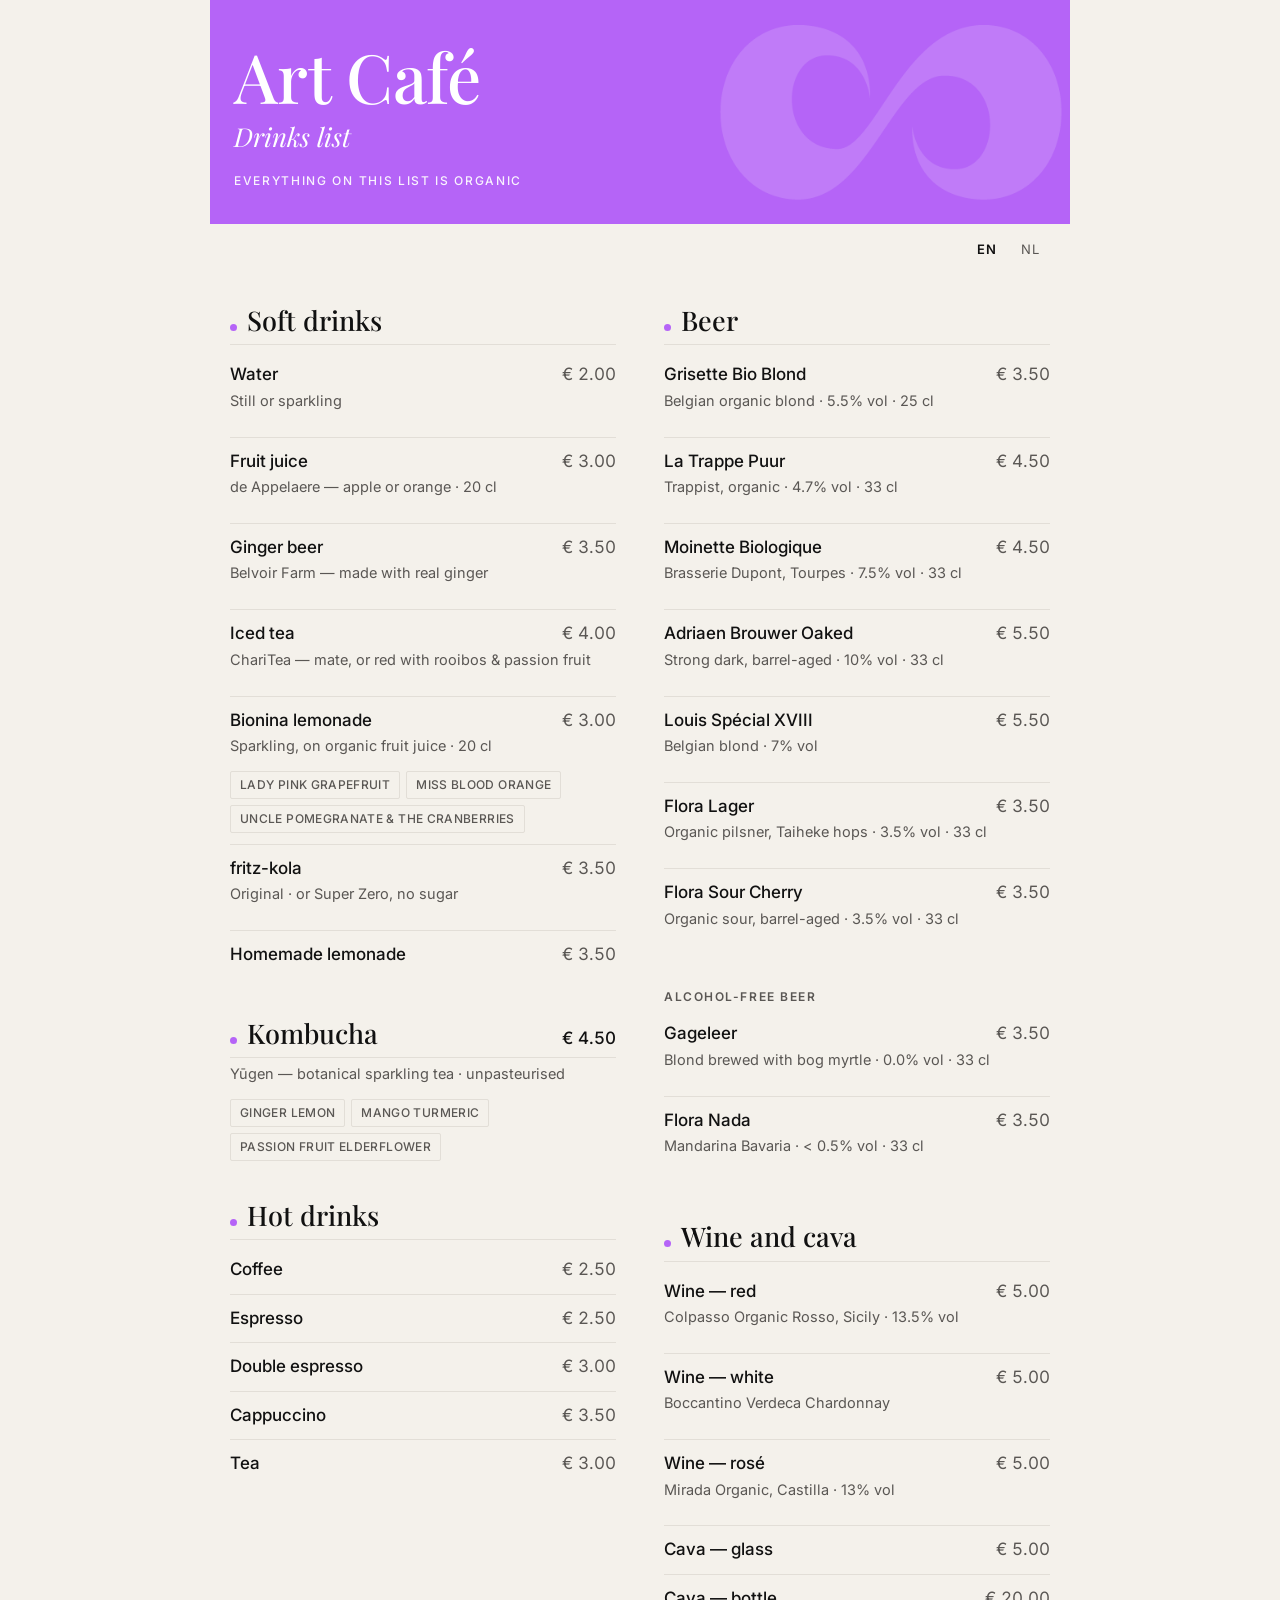
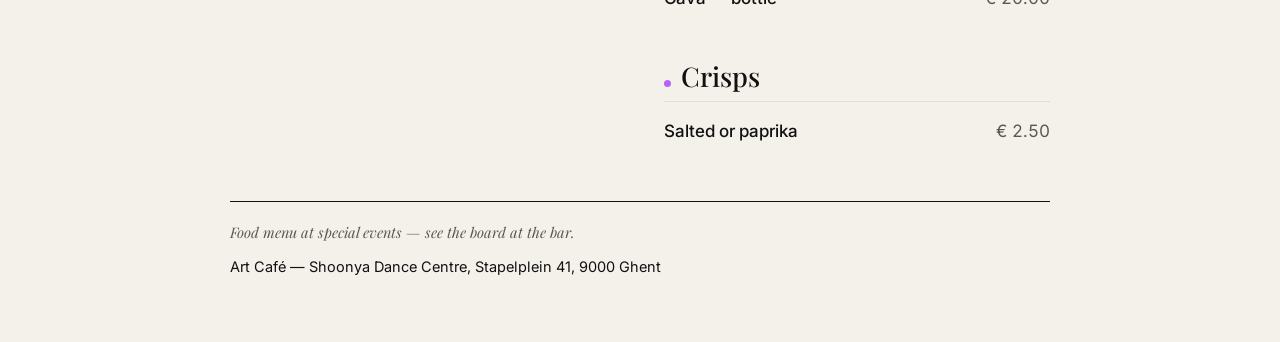
==== art-cafe/index.html @ da352bc2 "cafe" ====
<!doctype html>
<html lang="en">
<head>
<meta charset="utf-8">
<meta name="viewport" content="width=device-width, initial-scale=1">
<title>Art Café — Drinks list · Shoonya Dance Centre</title>
<meta name="description" content="The drinks list for the Art Café at Shoonya Dance Centre in Ghent. Everything on the list is organic.">
<!-- GENERATED by render.mjs from menu.json — do not hand-edit -->

<!-- Unlisted on purpose: this page is reached by QR at the table or by a link someone
     is sent. It is deliberately not in the sitemap and not linked from the site, so it
     is noindex — an unlinked price list competing in search would only ever go stale. -->
<meta name="robots" content="noindex, nofollow">

<link rel="canonical" href="https://links.shoonyadance.com/art-cafe/">
<link rel="alternate" hreflang="en" href="https://links.shoonyadance.com/art-cafe/">
<link rel="alternate" hreflang="nl" href="https://links.shoonyadance.com/art-cafe/nl/">
<link rel="alternate" hreflang="x-default" href="https://links.shoonyadance.com/art-cafe/">

<link rel="preconnect" href="https://fonts.googleapis.com">
<link rel="preconnect" href="https://fonts.gstatic.com" crossorigin>
<link rel="stylesheet" href="https://fonts.googleapis.com/css2?family=Inter:wght@400;500;600&family=Playfair+Display:ital,wght@0,500;1,400&display=swap">
<style>
/* Web drinks list — schedule.shoonyadance.com/art-cafe/ (+ /nl/).
 *
 * Deliberately NOT the A4 layout. The print card is a fixed 210×297mm two-column
 * object; on a phone that is a pinch-and-zoom PDF. This is the same content set
 * as a single readable column that happens to become two on a wide screen.
 *
 * Read on a phone, at a table, often one-handed and often in low light — so the
 * body sizes here are larger than the print card's, not smaller.
 */

:root {
  --purple: #B564F7;
  --ink: #111111;
  --paper: #FFFFFF;
  --bone: #F4F1EB;      /* D-071: editorial light ground is bone, not pure white */
  --muted: #5A5754;
  --hair: #E2DED7;
}

@media (prefers-color-scheme: dark) {
  :root {
    --ink: #F2F0ED;
    --paper: #151311;
    --bone: #1C1917;
    --muted: #A9A29B;
    --hair: #322D28;
  }
}

* { box-sizing: border-box; }

html { -webkit-text-size-adjust: 100%; }

body {
  margin: 0;
  background: var(--bone);
  color: var(--ink);
  font-family: "Inter", -apple-system, BlinkMacSystemFont, system-ui, sans-serif;
  font-size: 17px;
  line-height: 1.5;
  -webkit-font-smoothing: antialiased;
}

.wrap { max-width: 860px; margin: 0 auto; padding: 0 0 64px; }

/* ---------- Header ---------- */
.band {
  position: relative;
  background: var(--purple);
  color: #fff;
  padding: 40px 24px 34px;
  overflow: hidden;
}
.band h1 {
  margin: 0;
  font-family: "Playfair Display", Georgia, serif;
  font-weight: 500;
  font-size: clamp(40px, 11vw, 68px);
  line-height: 1.05;
  letter-spacing: -0.01em;
}
.band .sub {
  display: block;
  margin-top: 6px;
  font-family: "Playfair Display", Georgia, serif;
  font-style: italic;
  font-size: clamp(19px, 5vw, 26px);
}
.band .kicker {
  display: block;
  margin-top: 16px;
  font-size: 12px;
  font-weight: 500;
  letter-spacing: 0.14em;
  text-transform: uppercase;
  opacity: 0.92;
}
.band .oo {
  position: absolute;
  top: 50%; right: -34px;
  transform: translateY(-50%);
  height: 190%;
  opacity: 0.15;
  pointer-events: none;
}

/* ---------- Language switch ---------- */
.langbar {
  display: flex;
  justify-content: flex-end;
  gap: 4px;
  padding: 10px 20px 0;
}
.langbar a {
  font-size: 13px;
  letter-spacing: 0.08em;
  text-transform: uppercase;
  text-decoration: none;
  color: var(--muted);
  padding: 6px 10px;
  border-radius: 3px;
}
.langbar a[aria-current="true"] { color: var(--ink); font-weight: 600; }
.langbar a:hover { background: var(--hair); }

/* ---------- Sections ---------- */
.cols { padding: 0 20px; }

@media (min-width: 760px) {
  .cols {
    display: grid;
    grid-template-columns: 1fr 1fr;
    column-gap: 48px;
    align-items: start;
  }
  .col-left  { grid-column: 1; }
  .col-right { grid-column: 2; }
}

section { margin: 34px 0 0; break-inside: avoid; }

h2 {
  display: flex;
  align-items: baseline;
  gap: 10px;
  margin: 0 0 4px;
  font-family: "Playfair Display", Georgia, serif;
  font-weight: 500;
  font-size: 27px;
}
h2::before {
  content: "";
  flex: none;
  width: 7px; height: 7px;
  border-radius: 50%;
  background: var(--purple);
}
h2 .shared {
  margin-left: auto;
  font-family: "Inter", sans-serif;
  font-size: 17px;
  font-variant-numeric: tabular-nums;
}
h3.subhead {
  margin: 26px 0 4px;
  font-size: 12px;
  font-weight: 600;
  letter-spacing: 0.13em;
  text-transform: uppercase;
  color: var(--muted);
}

hr { border: 0; border-top: 1px solid var(--hair); margin: 0 0 6px; }

/* ---------- Items ---------- */
ul { list-style: none; margin: 0; padding: 0; }

li { padding: 11px 0; border-bottom: 1px solid var(--hair); }
li:last-child { border-bottom: 0; }

.line {
  display: flex;
  justify-content: space-between;
  align-items: baseline;
  gap: 14px;
}
.name { font-weight: 500; }
.price { white-space: nowrap; font-variant-numeric: tabular-nums; color: var(--muted); }

.note {
  margin-top: 3px;
  font-size: 14.5px;
  line-height: 1.4;
  color: var(--muted);
}

.tags { display: flex; flex-wrap: wrap; gap: 6px; margin-top: 9px; }
.tags span {
  border: 1px solid var(--hair);
  border-radius: 2px;
  padding: 4px 9px;
  font-size: 12px;
  font-weight: 500;
  letter-spacing: 0.03em;
  text-transform: uppercase;
  color: var(--muted);
}

/* ---------- Footer ---------- */
footer {
  margin: 46px 20px 0;
  padding-top: 20px;
  border-top: 1px solid var(--ink);
  font-size: 14.5px;
  color: var(--muted);
}
footer .foodnote { font-family: "Playfair Display", Georgia, serif; font-style: italic; }
footer .where { margin-top: 12px; color: var(--ink); }
footer a { color: inherit; }

</style>
</head>
<body>

<div class="wrap">

  <div class="band">
    <img class="oo" src="oo-mark-white.png" alt="">
    <h1>Art Café</h1>
    <span class="sub">Drinks list</span>
    <span class="kicker">Everything on this list is organic</span>
  </div>

  <nav class="langbar" aria-label="Language">
    <a href="https://links.shoonyadance.com/art-cafe/" aria-current="true">EN</a>
    <a href="https://links.shoonyadance.com/art-cafe/nl/">NL</a>
  </nav>

  <main class="cols">
    <div class="col-left">
      <section>
        <h2>Soft drinks</h2>
        <hr>
        <ul>
        <li>
          <div class="line"><span class="name">Water</span><span class="price">€ 2.00</span></div>
          <p class="note">Still or sparkling</p>
        </li>
        <li>
          <div class="line"><span class="name">Fruit juice</span><span class="price">€ 3.00</span></div>
          <p class="note">de Appelaere — apple or orange · 20 cl</p>
        </li>
        <li>
          <div class="line"><span class="name">Ginger beer</span><span class="price">€ 3.50</span></div>
          <p class="note">Belvoir Farm — made with real ginger</p>
        </li>
        <li>
          <div class="line"><span class="name">Iced tea</span><span class="price">€ 4.00</span></div>
          <p class="note">ChariTea — mate, or red with rooibos &amp; passion fruit</p>
        </li>
        <li>
          <div class="line"><span class="name">Bionina lemonade</span><span class="price">€ 3.00</span></div>
          <p class="note">Sparkling, on organic fruit juice · 20 cl</p>
          <div class="tags"><span>Lady Pink Grapefruit</span><span>Miss Blood Orange</span><span>Uncle Pomegranate &amp; The Cranberries</span></div>
        </li>
        <li>
          <div class="line"><span class="name">fritz-kola</span><span class="price">€ 3.50</span></div>
          <p class="note">Original · or Super Zero, no sugar</p>
        </li>
        <li>
          <div class="line"><span class="name">Homemade lemonade</span><span class="price">€ 3.50</span></div>
        </li>
        </ul>
      </section>
      <section>
        <h2>Kombucha<span class="shared">€ 4.50</span></h2>
        <hr>
        <p class="note">Yūgen — botanical sparkling tea · unpasteurised</p>
        <div class="tags"><span>Ginger Lemon</span><span>Mango Turmeric</span><span>Passion Fruit Elderflower</span></div>
      </section>
      <section>
        <h2>Hot drinks</h2>
        <hr>
        <ul>
        <li>
          <div class="line"><span class="name">Coffee</span><span class="price">€ 2.50</span></div>
        </li>
        <li>
          <div class="line"><span class="name">Espresso</span><span class="price">€ 2.50</span></div>
        </li>
        <li>
          <div class="line"><span class="name">Double espresso</span><span class="price">€ 3.00</span></div>
        </li>
        <li>
          <div class="line"><span class="name">Cappuccino</span><span class="price">€ 3.50</span></div>
        </li>
        <li>
          <div class="line"><span class="name">Tea</span><span class="price">€ 3.00</span></div>
        </li>
        </ul>
      </section>
    </div>
    <div class="col-right">
      <section>
        <h2>Beer</h2>
        <hr>
        <ul>
        <li>
          <div class="line"><span class="name">Grisette Bio Blond</span><span class="price">€ 3.50</span></div>
          <p class="note">Belgian organic blond · 5.5% vol · 25 cl</p>
        </li>
        <li>
          <div class="line"><span class="name">La Trappe Puur</span><span class="price">€ 4.50</span></div>
          <p class="note">Trappist, organic · 4.7% vol · 33 cl</p>
        </li>
        <li>
          <div class="line"><span class="name">Moinette Biologique</span><span class="price">€ 4.50</span></div>
          <p class="note">Brasserie Dupont, Tourpes · 7.5% vol · 33 cl</p>
        </li>
        <li>
          <div class="line"><span class="name">Adriaen Brouwer Oaked</span><span class="price">€ 5.50</span></div>
          <p class="note">Strong dark, barrel-aged · 10% vol · 33 cl</p>
        </li>
        <li>
          <div class="line"><span class="name">Louis Spécial XVIII</span><span class="price">€ 5.50</span></div>
          <p class="note">Belgian blond · 7% vol</p>
        </li>
        <li>
          <div class="line"><span class="name">Flora Lager</span><span class="price">€ 3.50</span></div>
          <p class="note">Organic pilsner, Taiheke hops · 3.5% vol · 33 cl</p>
        </li>
        <li>
          <div class="line"><span class="name">Flora Sour Cherry</span><span class="price">€ 3.50</span></div>
          <p class="note">Organic sour, barrel-aged · 3.5% vol · 33 cl</p>
        </li>
        </ul>
      </section>
      <section>
        <h3 class="subhead">Alcohol-free beer</h3>
        <ul>
        <li>
          <div class="line"><span class="name">Gageleer</span><span class="price">€ 3.50</span></div>
          <p class="note">Blond brewed with bog myrtle · 0.0% vol · 33 cl</p>
        </li>
        <li>
          <div class="line"><span class="name">Flora Nada</span><span class="price">€ 3.50</span></div>
          <p class="note">Mandarina Bavaria · &lt; 0.5% vol · 33 cl</p>
        </li>
        </ul>
      </section>
      <section>
        <h2>Wine and cava</h2>
        <hr>
        <ul>
        <li>
          <div class="line"><span class="name">Wine — red</span><span class="price">€ 5.00</span></div>
          <p class="note">Colpasso Organic Rosso, Sicily · 13.5% vol</p>
        </li>
        <li>
          <div class="line"><span class="name">Wine — white</span><span class="price">€ 5.00</span></div>
          <p class="note">Boccantino Verdeca Chardonnay</p>
        </li>
        <li>
          <div class="line"><span class="name">Wine — rosé</span><span class="price">€ 5.00</span></div>
          <p class="note">Mirada Organic, Castilla · 13% vol</p>
        </li>
        <li>
          <div class="line"><span class="name">Cava — glass</span><span class="price">€ 5.00</span></div>
        </li>
        <li>
          <div class="line"><span class="name">Cava — bottle</span><span class="price">€ 20.00</span></div>
        </li>
        </ul>
      </section>
      <section>
        <h2>Crisps</h2>
        <hr>
        <ul>
        <li>
          <div class="line"><span class="name">Salted or paprika</span><span class="price">€ 2.50</span></div>
        </li>
        </ul>
      </section>
    </div>
  </main>

  <footer>
    <div class="foodnote">Food menu at special events — see the board at the bar.</div>
    <div class="where">Art Café — Shoonya Dance Centre, Stapelplein 41, 9000 Ghent</div>
  </footer>

</div>

</body>
</html>
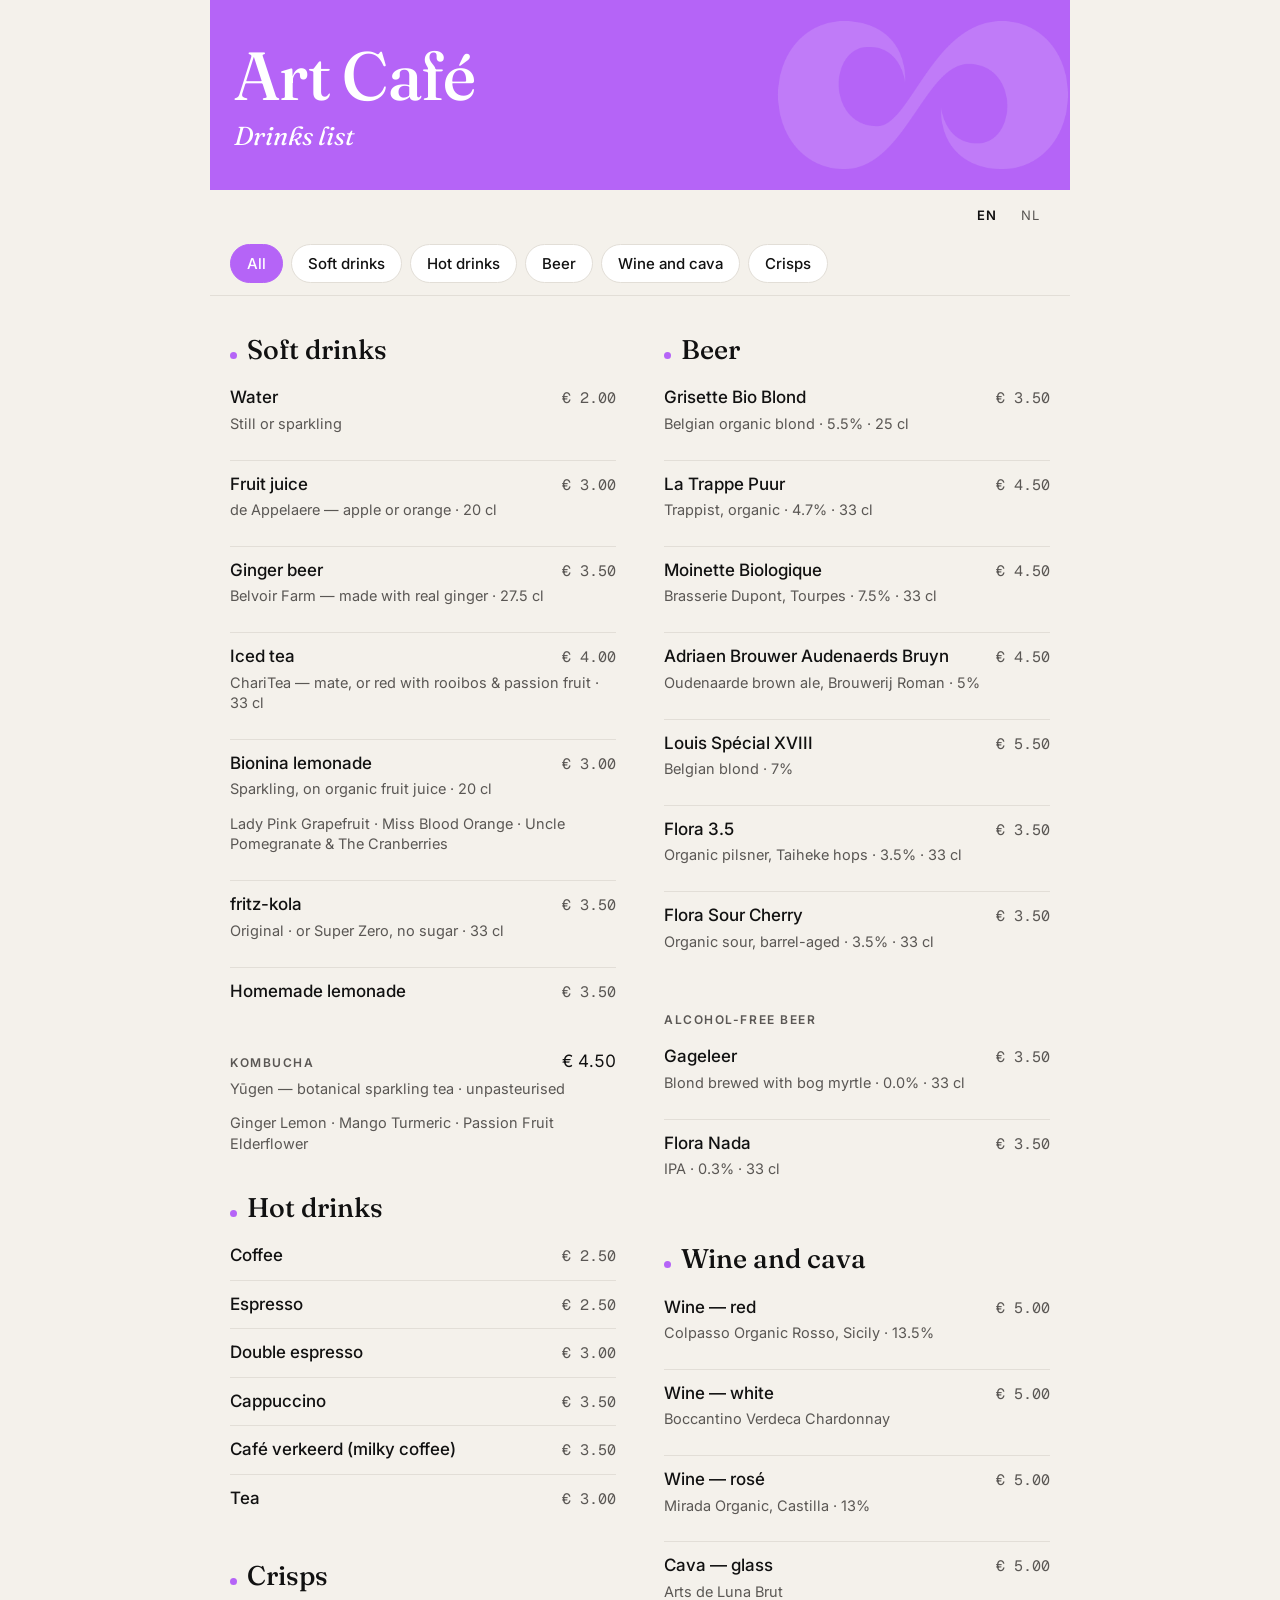
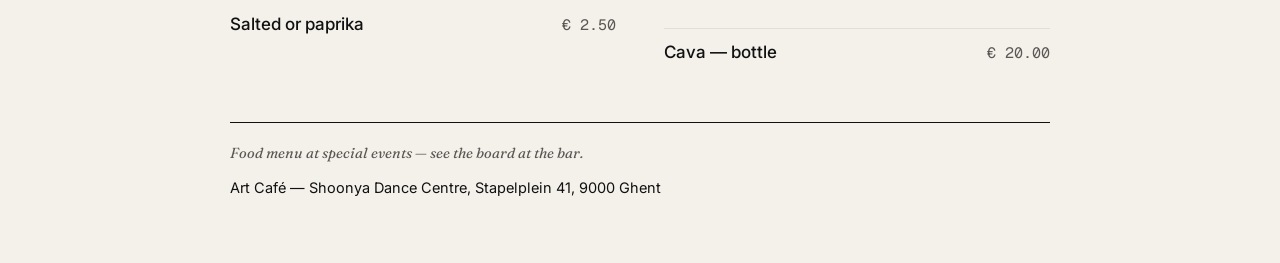
==== commit 9ade6fa7: "update" ====
--- a/art-cafe/index.html
+++ b/art-cafe/index.html
@@ -4,7 +4,7 @@
 <meta charset="utf-8">
 <meta name="viewport" content="width=device-width, initial-scale=1">
 <title>Art Café — Drinks list · Shoonya Dance Centre</title>
-<meta name="description" content="The drinks list for the Art Café at Shoonya Dance Centre in Ghent. Everything on the list is organic.">
+<meta name="description" content="The drinks list for the Art Café at Shoonya Dance Centre in Ghent.">
 <!-- GENERATED by render.mjs from menu.json — do not hand-edit -->
 
 <!-- Unlisted on purpose: this page is reached by QR at the table or by a link someone
@@ -19,7 +19,7 @@
 
 <link rel="preconnect" href="https://fonts.googleapis.com">
 <link rel="preconnect" href="https://fonts.gstatic.com" crossorigin>
-<link rel="stylesheet" href="https://fonts.googleapis.com/css2?family=Inter:wght@400;500;600&family=Playfair+Display:ital,wght@0,500;1,400&display=swap">
+<link rel="stylesheet" href="https://fonts.googleapis.com/css2?family=Fraunces:ital,opsz,wght@0,9..144,400..700;1,9..144,400..700&family=Geist+Mono:wght@400;500&family=Inter:wght@400;500;600&display=swap">
 <style>
 /* Web drinks list — schedule.shoonyadance.com/art-cafe/ (+ /nl/).
  *
@@ -38,6 +38,12 @@
   --bone: #F4F1EB;      /* D-071: editorial light ground is bone, not pure white */
   --muted: #5A5754;
   --hair: #E2DED7;
+
+  /* D-117 type roles. This page is deployed standalone into the link-in-bio folder
+     and does not load colors_and_type.css, so the two faces it uses are declared
+     here — the same values, not a second opinion. */
+  --font-display-warm: Fraunces;
+  --font-data: "Geist Mono", ui-monospace, monospace;
 }
 
 @media (prefers-color-scheme: dark) {
@@ -76,7 +82,7 @@
 }
 .band h1 {
   margin: 0;
-  font-family: "Playfair Display", Georgia, serif;
+  font-family: var(--font-display-warm), Georgia, serif;
   font-weight: 500;
   font-size: clamp(40px, 11vw, 68px);
   line-height: 1.05;
@@ -85,7 +91,7 @@
 .band .sub {
   display: block;
   margin-top: 6px;
-  font-family: "Playfair Display", Georgia, serif;
+  font-family: var(--font-display-warm), Georgia, serif;
   font-style: italic;
   font-size: clamp(19px, 5vw, 26px);
 }
@@ -125,6 +131,72 @@
 }
 .langbar a[aria-current="true"] { color: var(--ink); font-weight: 600; }
 .langbar a:hover { background: var(--hair); }
+
+/* ---------- Category filter ----------
+ *
+ * A horizontal chip scroller, sticky to the top. It exists because this page is read
+ * at a table on a phone: the full card is a long scroll, and someone who already knows
+ * they want a beer should not read past the lemonades to find one.
+ *
+ * Progressive enhancement, deliberately: the markup ships with every section visible
+ * and no chip pressed, so a phone with JS blocked gets the whole card rather than a
+ * filtered-to-nothing page. `filters-shell` is hidden until the script marks it ready.
+ */
+.filters-shell { display: none; }
+
+/* sticky lives on the SHELL, not on .filters — a sticky element can only travel
+ * inside its own parent's box, and a wrapper the same height as the bar would let
+ * it scroll straight off the top. */
+.filters-shell.ready {
+  display: block;
+  position: sticky;
+  top: 0;
+  z-index: 5;
+}
+
+.filters {
+  background: var(--bone);
+  border-bottom: 1px solid var(--hair);
+}
+.filters-scroll {
+  display: flex;
+  gap: 8px;
+  overflow-x: auto;
+  padding: 12px 20px;
+  scrollbar-width: none;
+  -webkit-overflow-scrolling: touch;
+}
+.filters-scroll::-webkit-scrollbar { display: none; }
+
+.filters button {
+  flex: 0 0 auto;
+  font: inherit;
+  font-size: 15px;
+  font-weight: 500;
+  line-height: 1;
+  padding: 11px 16px;          /* ≥44px tall with the line-height — thumb-sized */
+  border: 1px solid var(--hair);
+  border-radius: 999px;
+  background: var(--paper);
+  color: var(--ink);
+  white-space: nowrap;
+  cursor: pointer;
+  transition: background 140ms ease, border-color 140ms ease, color 140ms ease;
+}
+.filters button[aria-pressed="true"] {
+  background: var(--purple);
+  border-color: var(--purple);
+  color: #fff;
+}
+@media (prefers-reduced-motion: reduce) {
+  .filters button { transition: none; }
+}
+
+section[hidden] { display: none; }
+
+/* One category on screen never needs two columns — collapse so a filtered view
+ * doesn't leave half the page empty on a laptop. */
+body.filtered .cols { display: block; }
 
 /* ---------- Sections ---------- */
 .cols { padding: 0 20px; }
@@ -147,7 +219,7 @@
   align-items: baseline;
   gap: 10px;
   margin: 0 0 4px;
-  font-family: "Playfair Display", Georgia, serif;
+  font-family: var(--font-display-warm), Georgia, serif;
   font-weight: 500;
   font-size: 27px;
 }
@@ -158,13 +230,25 @@
   border-radius: 50%;
   background: var(--purple);
 }
-h2 .shared {
+h3.subhead .shared {
   margin-left: auto;
   font-family: "Inter", sans-serif;
   font-size: 17px;
+  font-weight: 400;
+  letter-spacing: 0;
+  text-transform: none;
+  color: var(--ink);
   font-variant-numeric: tabular-nums;
 }
+h2 .shared {
+  margin-left: auto;
+  font-family: var(--font-data);
+  font-size: 17px;
+  font-variant-numeric: tabular-nums;
+}
 h3.subhead {
+  display: flex;
+  align-items: baseline;
   margin: 26px 0 4px;
   font-size: 12px;
   font-weight: 600;
@@ -188,7 +272,7 @@
   gap: 14px;
 }
 .name { font-weight: 500; }
-.price { white-space: nowrap; font-variant-numeric: tabular-nums; color: var(--muted); }
+.price { white-space: nowrap; font-family: var(--font-data); font-size: 15px; font-variant-numeric: tabular-nums; color: var(--muted); }
 
 .note {
   margin-top: 3px;
@@ -197,17 +281,8 @@
   color: var(--muted);
 }
 
-.tags { display: flex; flex-wrap: wrap; gap: 6px; margin-top: 9px; }
-.tags span {
-  border: 1px solid var(--hair);
-  border-radius: 2px;
-  padding: 4px 9px;
-  font-size: 12px;
-  font-weight: 500;
-  letter-spacing: 0.03em;
-  text-transform: uppercase;
-  color: var(--muted);
-}
+/* flavour list, not chips — see the note in print.css */
+.note--tags { color: var(--muted); }
 
 /* ---------- Footer ---------- */
 footer {
@@ -217,7 +292,7 @@
   font-size: 14.5px;
   color: var(--muted);
 }
-footer .foodnote { font-family: "Playfair Display", Georgia, serif; font-style: italic; }
+footer .foodnote { font-family: var(--font-display-warm), Georgia, serif; font-style: italic; }
 footer .where { margin-top: 12px; color: var(--ink); }
 footer a { color: inherit; }
 
@@ -231,7 +306,7 @@
     <img class="oo" src="oo-mark-white.png" alt="">
     <h1>Art Café</h1>
     <span class="sub">Drinks list</span>
-    <span class="kicker">Everything on this list is organic</span>
+    
   </div>
 
   <nav class="langbar" aria-label="Language">
@@ -239,11 +314,23 @@
     <a href="https://links.shoonyadance.com/art-cafe/nl/">NL</a>
   </nav>
 
+  <div class="filters-shell" id="filters">
+    <div class="filters">
+      <div class="filters-scroll" role="group" aria-label="Filter by type">
+        <button type="button" data-target="all" aria-pressed="true">All</button>
+        <button type="button" data-target="soft" aria-pressed="false">Soft drinks</button>
+        <button type="button" data-target="hot" aria-pressed="false">Hot drinks</button>
+        <button type="button" data-target="beer" aria-pressed="false">Beer</button>
+        <button type="button" data-target="wine" aria-pressed="false">Wine and cava</button>
+        <button type="button" data-target="snacks" aria-pressed="false">Crisps</button>
+      </div>
+    </div>
+  </div>
+
   <main class="cols">
     <div class="col-left">
-      <section>
+      <section data-cat="soft">
         <h2>Soft drinks</h2>
-        <hr>
         <ul>
         <li>
           <div class="line"><span class="name">Water</span><span class="price">€ 2.00</span></div>
@@ -255,35 +342,33 @@
         </li>
         <li>
           <div class="line"><span class="name">Ginger beer</span><span class="price">€ 3.50</span></div>
-          <p class="note">Belvoir Farm — made with real ginger</p>
+          <p class="note">Belvoir Farm — made with real ginger · 27.5 cl</p>
         </li>
         <li>
           <div class="line"><span class="name">Iced tea</span><span class="price">€ 4.00</span></div>
-          <p class="note">ChariTea — mate, or red with rooibos &amp; passion fruit</p>
+          <p class="note">ChariTea — mate, or red with rooibos &amp; passion fruit · 33 cl</p>
         </li>
         <li>
           <div class="line"><span class="name">Bionina lemonade</span><span class="price">€ 3.00</span></div>
           <p class="note">Sparkling, on organic fruit juice · 20 cl</p>
-          <div class="tags"><span>Lady Pink Grapefruit</span><span>Miss Blood Orange</span><span>Uncle Pomegranate &amp; The Cranberries</span></div>
+          <p class="note note--tags">Lady Pink Grapefruit · Miss Blood Orange · Uncle Pomegranate &amp; The Cranberries</p>
         </li>
         <li>
           <div class="line"><span class="name">fritz-kola</span><span class="price">€ 3.50</span></div>
-          <p class="note">Original · or Super Zero, no sugar</p>
+          <p class="note">Original · or Super Zero, no sugar · 33 cl</p>
         </li>
         <li>
           <div class="line"><span class="name">Homemade lemonade</span><span class="price">€ 3.50</span></div>
         </li>
         </ul>
       </section>
-      <section>
-        <h2>Kombucha<span class="shared">€ 4.50</span></h2>
-        <hr>
+      <section data-cat="soft">
+        <h3 class="subhead">Kombucha<span class="shared">€ 4.50</span></h3>
         <p class="note">Yūgen — botanical sparkling tea · unpasteurised</p>
-        <div class="tags"><span>Ginger Lemon</span><span>Mango Turmeric</span><span>Passion Fruit Elderflower</span></div>
-      </section>
-      <section>
+        <p class="note note--tags">Ginger Lemon · Mango Turmeric · Passion Fruit Elderflower</p>
+      </section>
+      <section data-cat="hot">
         <h2>Hot drinks</h2>
-        <hr>
         <ul>
         <li>
           <div class="line"><span class="name">Coffee</span><span class="price">€ 2.50</span></div>
@@ -298,66 +383,75 @@
           <div class="line"><span class="name">Cappuccino</span><span class="price">€ 3.50</span></div>
         </li>
         <li>
+          <div class="line"><span class="name">Café verkeerd (milky coffee)</span><span class="price">€ 3.50</span></div>
+        </li>
+        <li>
           <div class="line"><span class="name">Tea</span><span class="price">€ 3.00</span></div>
+        </li>
+        </ul>
+      </section>
+      <section data-cat="snacks">
+        <h2>Crisps</h2>
+        <ul>
+        <li>
+          <div class="line"><span class="name">Salted or paprika</span><span class="price">€ 2.50</span></div>
         </li>
         </ul>
       </section>
     </div>
     <div class="col-right">
-      <section>
+      <section data-cat="beer">
         <h2>Beer</h2>
-        <hr>
         <ul>
         <li>
           <div class="line"><span class="name">Grisette Bio Blond</span><span class="price">€ 3.50</span></div>
-          <p class="note">Belgian organic blond · 5.5% vol · 25 cl</p>
+          <p class="note">Belgian organic blond · 5.5% · 25 cl</p>
         </li>
         <li>
           <div class="line"><span class="name">La Trappe Puur</span><span class="price">€ 4.50</span></div>
-          <p class="note">Trappist, organic · 4.7% vol · 33 cl</p>
+          <p class="note">Trappist, organic · 4.7% · 33 cl</p>
         </li>
         <li>
           <div class="line"><span class="name">Moinette Biologique</span><span class="price">€ 4.50</span></div>
-          <p class="note">Brasserie Dupont, Tourpes · 7.5% vol · 33 cl</p>
-        </li>
-        <li>
-          <div class="line"><span class="name">Adriaen Brouwer Oaked</span><span class="price">€ 5.50</span></div>
-          <p class="note">Strong dark, barrel-aged · 10% vol · 33 cl</p>
+          <p class="note">Brasserie Dupont, Tourpes · 7.5% · 33 cl</p>
+        </li>
+        <li>
+          <div class="line"><span class="name">Adriaen Brouwer Audenaerds Bruyn</span><span class="price">€ 4.50</span></div>
+          <p class="note">Oudenaarde brown ale, Brouwerij Roman · 5%</p>
         </li>
         <li>
           <div class="line"><span class="name">Louis Spécial XVIII</span><span class="price">€ 5.50</span></div>
-          <p class="note">Belgian blond · 7% vol</p>
-        </li>
-        <li>
-          <div class="line"><span class="name">Flora Lager</span><span class="price">€ 3.50</span></div>
-          <p class="note">Organic pilsner, Taiheke hops · 3.5% vol · 33 cl</p>
+          <p class="note">Belgian blond · 7%</p>
+        </li>
+        <li>
+          <div class="line"><span class="name">Flora 3.5</span><span class="price">€ 3.50</span></div>
+          <p class="note">Organic pilsner, Taiheke hops · 3.5% · 33 cl</p>
         </li>
         <li>
           <div class="line"><span class="name">Flora Sour Cherry</span><span class="price">€ 3.50</span></div>
-          <p class="note">Organic sour, barrel-aged · 3.5% vol · 33 cl</p>
+          <p class="note">Organic sour, barrel-aged · 3.5% · 33 cl</p>
         </li>
         </ul>
       </section>
-      <section>
+      <section data-cat="beer">
         <h3 class="subhead">Alcohol-free beer</h3>
         <ul>
         <li>
           <div class="line"><span class="name">Gageleer</span><span class="price">€ 3.50</span></div>
-          <p class="note">Blond brewed with bog myrtle · 0.0% vol · 33 cl</p>
+          <p class="note">Blond brewed with bog myrtle · 0.0% · 33 cl</p>
         </li>
         <li>
           <div class="line"><span class="name">Flora Nada</span><span class="price">€ 3.50</span></div>
-          <p class="note">Mandarina Bavaria · &lt; 0.5% vol · 33 cl</p>
+          <p class="note">IPA · 0.3% · 33 cl</p>
         </li>
         </ul>
       </section>
-      <section>
+      <section data-cat="wine">
         <h2>Wine and cava</h2>
-        <hr>
         <ul>
         <li>
           <div class="line"><span class="name">Wine — red</span><span class="price">€ 5.00</span></div>
-          <p class="note">Colpasso Organic Rosso, Sicily · 13.5% vol</p>
+          <p class="note">Colpasso Organic Rosso, Sicily · 13.5%</p>
         </li>
         <li>
           <div class="line"><span class="name">Wine — white</span><span class="price">€ 5.00</span></div>
@@ -365,22 +459,14 @@
         </li>
         <li>
           <div class="line"><span class="name">Wine — rosé</span><span class="price">€ 5.00</span></div>
-          <p class="note">Mirada Organic, Castilla · 13% vol</p>
+          <p class="note">Mirada Organic, Castilla · 13%</p>
         </li>
         <li>
           <div class="line"><span class="name">Cava — glass</span><span class="price">€ 5.00</span></div>
+          <p class="note">Arts de Luna Brut</p>
         </li>
         <li>
           <div class="line"><span class="name">Cava — bottle</span><span class="price">€ 20.00</span></div>
-        </li>
-        </ul>
-      </section>
-      <section>
-        <h2>Crisps</h2>
-        <hr>
-        <ul>
-        <li>
-          <div class="line"><span class="name">Salted or paprika</span><span class="price">€ 2.50</span></div>
         </li>
         </ul>
       </section>
@@ -394,5 +480,44 @@
 
 </div>
 
+<script>
+// Filter, not navigation: no URL change, no history entry, no scroll jump. Someone
+// tapping "Bier" at a table wants the beers where the top of the list already is.
+(function () {
+  var shell = document.getElementById('filters');
+  if (!shell) return;
+  var buttons = shell.querySelectorAll('button');
+  var sections = document.querySelectorAll('section[data-cat]');
+
+  function apply(target) {
+    for (var i = 0; i < sections.length; i++) {
+      sections[i].hidden = target !== 'all' && sections[i].dataset.cat !== target;
+    }
+    for (var j = 0; j < buttons.length; j++) {
+      buttons[j].setAttribute('aria-pressed', String(buttons[j].dataset.target === target));
+    }
+    document.body.classList.toggle('filtered', target !== 'all');
+    // Keep the pressed chip in view inside the scroller. scrollLeft by hand rather
+    // than scrollIntoView, which also scrolls the PAGE and would fight the rule below.
+    var pressed = shell.querySelector('[aria-pressed="true"]');
+    var track = shell.querySelector('.filters-scroll');
+    if (pressed && track) {
+      track.scrollLeft = pressed.offsetLeft - (track.clientWidth - pressed.offsetWidth) / 2;
+    }
+    // Only pull the page up if the chips have already been scrolled past — otherwise
+    // tapping a chip would yank a page that was sitting still.
+    if (window.scrollY > shell.offsetTop) window.scrollTo(0, shell.offsetTop);
+  }
+
+  shell.addEventListener('click', function (e) {
+    var btn = e.target.closest('button[data-target]');
+    if (btn) apply(btn.dataset.target);
+  });
+
+  // Shown only now: without the script the chips would be dead controls.
+  shell.classList.add('ready');
+})();
+</script>
+
 </body>
 </html>
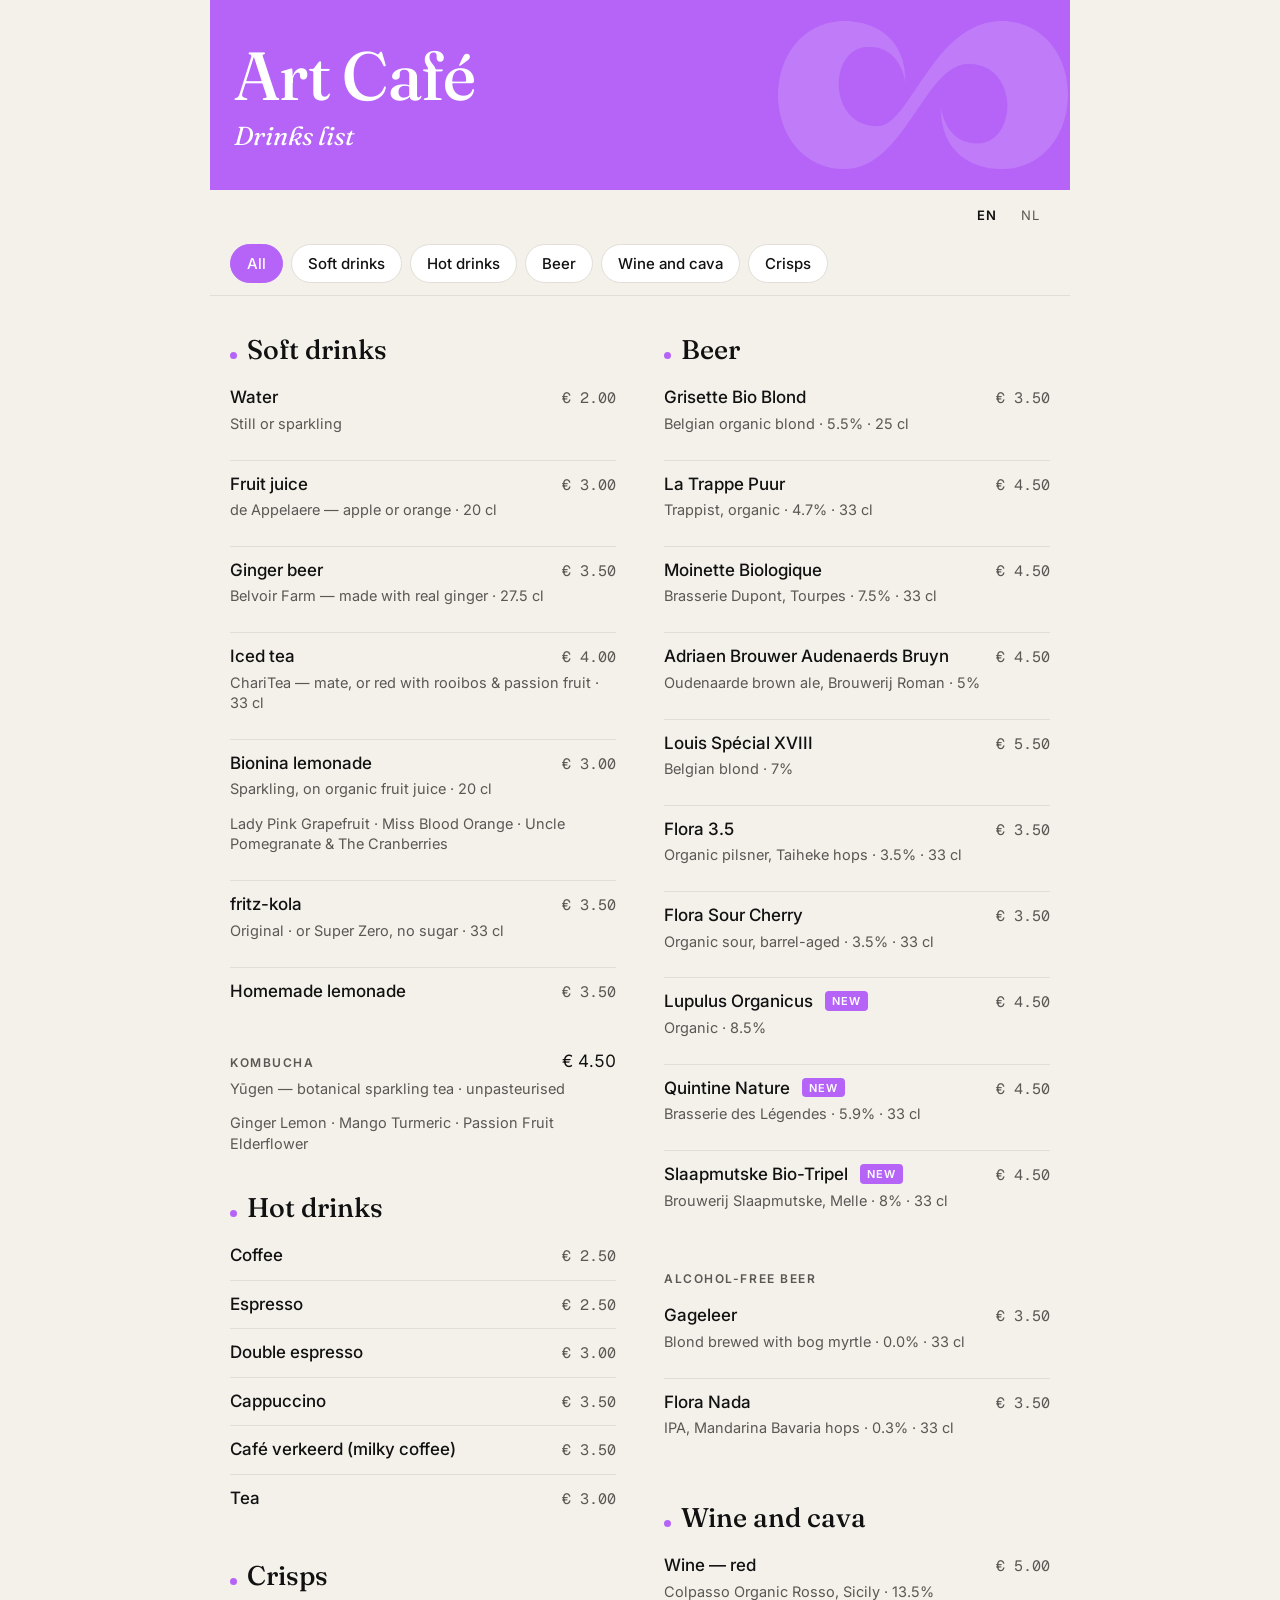
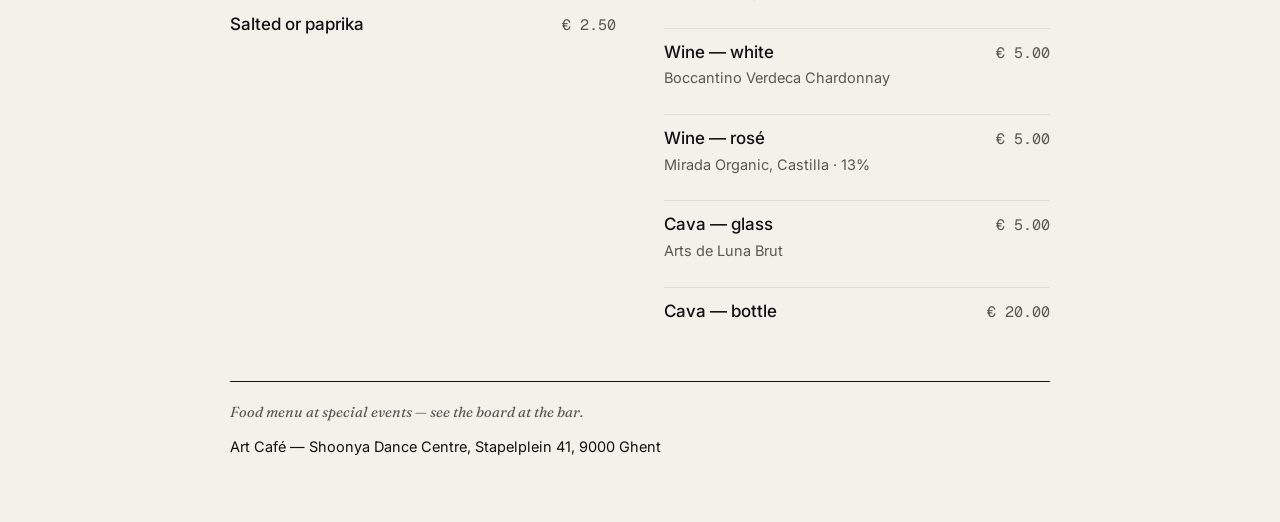
==== commit 79aca477: "Art Café menu: Lupulus Organicus, Quintine Nature, Slaapmutske Bio-Tripel (new), Flora Nada hops" ====
--- a/art-cafe/index.html
+++ b/art-cafe/index.html
@@ -296,6 +296,21 @@
 footer .where { margin-top: 12px; color: var(--ink); }
 footer a { color: inherit; }
 
+/* "New" badge (menu.json new_until) */
+.new {
+  display: inline-block;
+  margin-left: 8px;
+  padding: 2px 7px 1px;
+  border-radius: 4px;
+  background: var(--purple);
+  color: #fff;
+  font-size: 11px;
+  font-weight: 600;
+  letter-spacing: 0.08em;
+  text-transform: uppercase;
+  vertical-align: 2px;
+}
+
 </style>
 </head>
 <body>
@@ -431,6 +446,18 @@
           <div class="line"><span class="name">Flora Sour Cherry</span><span class="price">€ 3.50</span></div>
           <p class="note">Organic sour, barrel-aged · 3.5% · 33 cl</p>
         </li>
+        <li>
+          <div class="line"><span class="name">Lupulus Organicus <span class="new">New</span></span><span class="price">€ 4.50</span></div>
+          <p class="note">Organic · 8.5%</p>
+        </li>
+        <li>
+          <div class="line"><span class="name">Quintine Nature <span class="new">New</span></span><span class="price">€ 4.50</span></div>
+          <p class="note">Brasserie des Légendes · 5.9% · 33 cl</p>
+        </li>
+        <li>
+          <div class="line"><span class="name">Slaapmutske Bio-Tripel <span class="new">New</span></span><span class="price">€ 4.50</span></div>
+          <p class="note">Brouwerij Slaapmutske, Melle · 8% · 33 cl</p>
+        </li>
         </ul>
       </section>
       <section data-cat="beer">
@@ -442,7 +469,7 @@
         </li>
         <li>
           <div class="line"><span class="name">Flora Nada</span><span class="price">€ 3.50</span></div>
-          <p class="note">IPA · 0.3% · 33 cl</p>
+          <p class="note">IPA, Mandarina Bavaria hops · 0.3% · 33 cl</p>
         </li>
         </ul>
       </section>
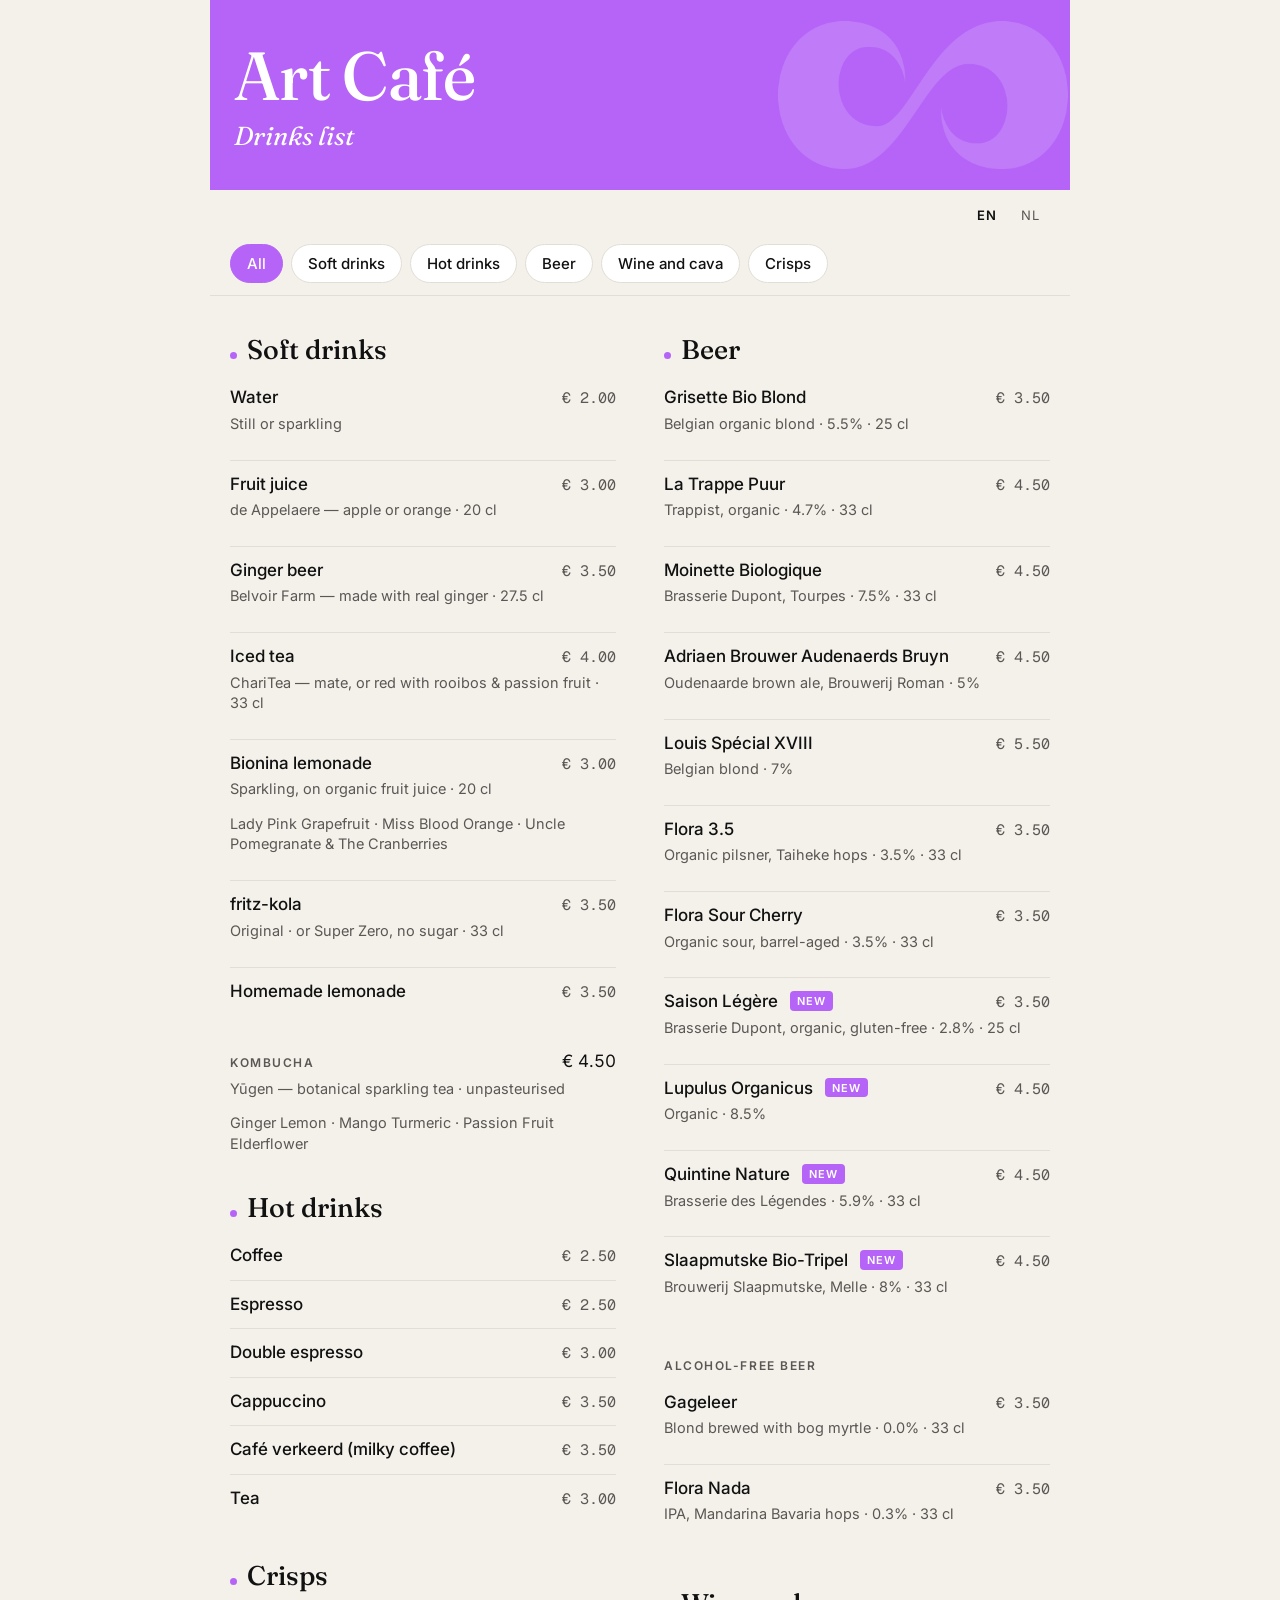
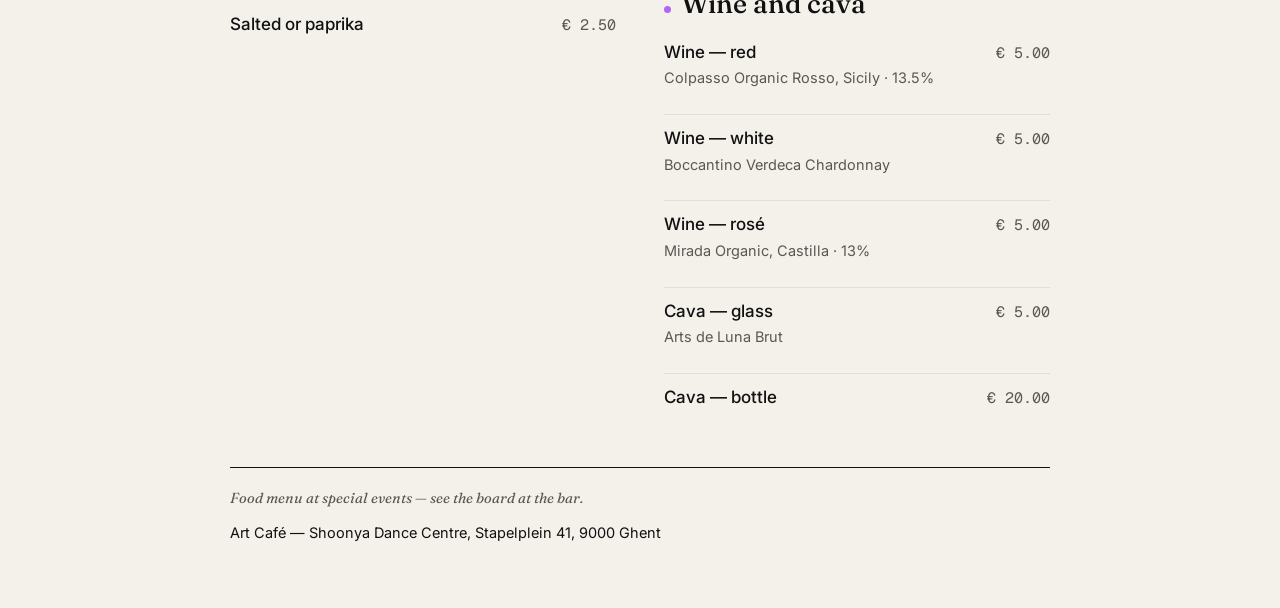
==== commit 4a731795: "update" ====
--- a/art-cafe/index.html
+++ b/art-cafe/index.html
@@ -445,6 +445,10 @@
         <li>
           <div class="line"><span class="name">Flora Sour Cherry</span><span class="price">€ 3.50</span></div>
           <p class="note">Organic sour, barrel-aged · 3.5% · 33 cl</p>
+        </li>
+        <li>
+          <div class="line"><span class="name">Saison Légère <span class="new">New</span></span><span class="price">€ 3.50</span></div>
+          <p class="note">Brasserie Dupont, organic, gluten-free · 2.8% · 25 cl</p>
         </li>
         <li>
           <div class="line"><span class="name">Lupulus Organicus <span class="new">New</span></span><span class="price">€ 4.50</span></div>
